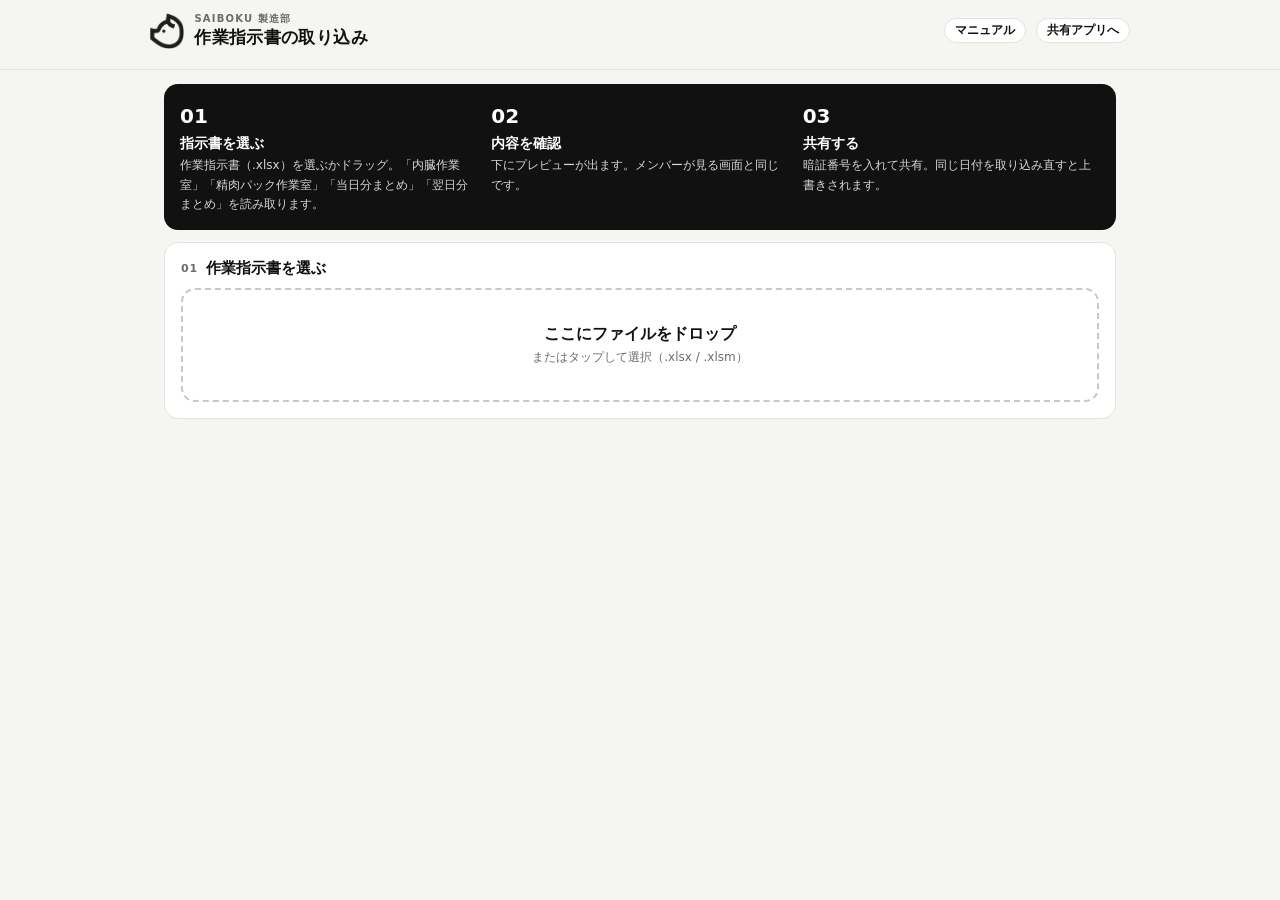
==== extract.html @ 45f8e4dc "ロゴを公式ロゴ（高解像度）に変更、ドロップ欄の表示と受付を修正、マニュアル2種を追加 - assets/logo.png: 公式ロゴを元の解像度のまま背景透過 - extract.html: ドロップ" ====
<!DOCTYPE html>
<html lang="ja">
<head>
<meta charset="utf-8">
<meta name="viewport" content="width=device-width,initial-scale=1,viewport-fit=cover">
<meta name="theme-color" content="#f5f5f2">
<title>作業指示書の取り込み｜ミートチーム</title>
<link rel="icon" type="image/png" href="assets/logo.png">
<link rel="apple-touch-icon" href="assets/logo-original.png">
<link rel="stylesheet" href="assets/style.css">
</head>
<body>
<header class="app-head">
  <div class="brand">
    <img class="logo" src="assets/logo.png" width="584" height="610" alt="SAIBOKU" decoding="async">
    <div><small>SAIBOKU 製造部</small><b>作業指示書の取り込み</b></div>
    <span class="spacer"></span>
    <a class="pill line" href="manual-admin.html" style="text-decoration:none">マニュアル</a>
    <a class="pill line" href="index.html#plan" style="text-decoration:none">共有アプリへ</a>
  </div>
</header>

<div class="wrap">
  <div class="rules">
    <div><i>01</i><b>指示書を選ぶ</b>作業指示書（.xlsx）を選ぶかドラッグ。「内臓作業室」「精肉パック作業室」「当日分まとめ」「翌日分まとめ」を読み取ります。</div>
    <div><i>02</i><b>内容を確認</b>下にプレビューが出ます。メンバーが見る画面と同じです。</div>
    <div><i>03</i><b>共有する</b>暗証番号を入れて共有。同じ日付を取り込み直すと上書きされます。</div>
  </div>

  <div class="card">
    <h2><span class="num">01</span>作業指示書を選ぶ</h2>
    <label class="drop" id="drop">
      <b>ここにファイルをドロップ</b>
      <span class="muted">またはタップして選択（.xlsx / .xlsm）</span>
      <input type="file" id="file" accept=".xlsx,.xlsm,application/vnd.openxmlformats-officedocument.spreadsheetml.sheet" hidden>
    </label>
    <div id="parseMsg"></div>
  </div>

  <div class="card" id="shareCard" hidden>
    <h2><span class="num">02</span>共有する</h2>
    <div id="summary" class="muted"></div>
    <div class="field" id="pinRow">
      <input type="password" id="pin" inputmode="numeric" autocomplete="off" placeholder="暗証番号">
    </div>
    <button class="btn block" id="share">この内容で共有する</button>
    <div style="display:flex;gap:8px;margin-top:8px">
      <button class="btn sub" id="dl" style="flex:1">JSONを保存</button>
    </div>
    <div id="shareMsg"></div>
  </div>

  <div id="preview"></div>
</div>

<!-- GAS への送信（hidden form + iframe：CORS 回避） -->
<iframe name="gasFrame" id="gasFrame" hidden></iframe>
<form id="gasForm" method="post" target="gasFrame" hidden>
  <input type="hidden" name="pin">
  <input type="hidden" name="payload">
</form>

<script src="https://cdn.sheetjs.com/xlsx-0.20.3/package/dist/xlsx.full.min.js"></script>
<script src="assets/config.js"></script>
<script src="assets/parser.js"></script>
<script src="assets/render.js"></script>
<script>
(function () {
  'use strict';
  var CFG = window.PORTAL_CONFIG || {};
  var plan = null;
  var $ = function (id) { return document.getElementById(id); };
  var esc = PlanView.esc;
  function msg(el, cls, html) { $(el).innerHTML = html ? '<div class="msg ' + cls + '">' + html + '</div>' : ''; }
  var store = {
    get: function (k) { try { return localStorage.getItem('meatPortal.' + k) || ''; } catch (e) { return ''; } },
    set: function (k, v) { try { localStorage.setItem('meatPortal.' + k, v); } catch (e) {} }
  };
  $('pin').value = store.get('pin');

  if (!CFG.GAS_URL) {
    $('pinRow').hidden = true;
    $('share').disabled = true;
    $('share').textContent = 'GAS未設定のため共有できません（JSON保存のみ）';
  }

  // ---------- ファイル読み込み ----------
  // ページのどこに落としても受け付ける（ブラウザがファイルを開いてしまうのも防ぐ）
  var drop = $('drop'), dragDepth = 0;
  function hasFiles(e) {
    var t = e.dataTransfer && e.dataTransfer.types;
    return t && Array.prototype.indexOf.call(t, 'Files') >= 0;
  }
  window.addEventListener('dragenter', function (e) {
    if (!hasFiles(e)) return;
    e.preventDefault(); dragDepth++; document.body.classList.add('dragging');
  });
  window.addEventListener('dragover', function (e) {
    if (!hasFiles(e)) return;
    e.preventDefault(); e.dataTransfer.dropEffect = 'copy';
  });
  window.addEventListener('dragleave', function (e) {
    if (!hasFiles(e)) return;
    dragDepth = Math.max(0, dragDepth - 1);
    if (!dragDepth) document.body.classList.remove('dragging');
  });
  window.addEventListener('drop', function (e) {
    if (!hasFiles(e)) return;
    e.preventDefault(); dragDepth = 0; document.body.classList.remove('dragging');
    var f = e.dataTransfer.files && e.dataTransfer.files[0];
    if (f) handle(f);
  });
  $('file').addEventListener('change', function (e) { if (e.target.files[0]) handle(e.target.files[0]); e.target.value = ''; });

  function handle(file) {
    msg('parseMsg', '', '');
    if (!/\.(xlsx|xlsm)$/i.test(file.name)) { msg('parseMsg', 'err', 'Excelファイル（.xlsx / .xlsm）を選んでください：' + esc(file.name)); return; }
    msg('shareMsg', '', '');
    if (typeof XLSX === 'undefined') { msg('parseMsg', 'err', '読み取りライブラリを読み込めませんでした。ネット接続を確認してください。'); return; }
    var reader = new FileReader();
    reader.onload = function () {
      try {
        plan = PlanParser.parseWorkbook(XLSX, new Uint8Array(reader.result), file.name);
        showPreview(file.name);
      } catch (err) {
        plan = null;
        $('shareCard').hidden = true;
        $('preview').innerHTML = '';
        msg('parseMsg', 'err', '読み取れませんでした：' + esc(err.message));
      }
    };
    reader.readAsArrayBuffer(file);
  }

  function showPreview(name) {
    var n = plan.naizo, p = plan.pack;
    msg('parseMsg', 'ok', '<b>' + esc(name) + '</b> を読み取りました');
    $('summary').innerHTML = '作業日 <b style="color:var(--ink);font-size:16px">' + PlanView.jpDate(plan.date) + '</b>' +
      '　内臓 ' + n.staff.length + '名・商品 ' + n.products.length + '件　精肉パック ' + p.staff.length + '名' +
      '　当日分 ' + plan.today.total + '　翌日分 ' + plan.next.total;
    $('shareCard').hidden = false;
    PlanView.render($('preview'), plan, {});
  }

  // ---------- 共有 ----------
  var waiting = null;
  window.addEventListener('message', function (e) {
    var d = e.data && e.data.meatPortal;
    if (!d || !waiting) return;
    finish(d);
  });

  function finish(d) {
    if (!waiting) return;
    clearTimeout(waiting.timer);
    waiting = null;
    $('share').disabled = false;
    $('share').textContent = 'この内容で共有する';
    if (d.ok) {
      store.set('pin', $('pin').value);
      msg('shareMsg', 'ok', PlanView.jpDate(d.date) + ' の作業予定を共有しました。<a href="index.html#plan">共有アプリで見る</a>');
    } else {
      msg('shareMsg', 'err', '共有できませんでした：' + esc(d.error || ''));
    }
  }

  // postMessage が届かない環境向け：一覧に日付が入ったかで確認
  function verifyByList(date, startedAt) {
    var cb = 'mp_v_' + Date.now();
    var s = document.createElement('script');
    window[cb] = function (res) {
      delete window[cb]; s.remove();
      var hit = (res.dates || []).filter(function (x) { return x.date === date && new Date(x.updatedAt).getTime() >= startedAt - 60000; })[0];
      finish(hit ? { ok: true, date: date } : { ok: false, error: '保存を確認できませんでした。暗証番号を確認してもう一度お試しください。' });
    };
    s.onerror = function () { finish({ ok: false, error: '通信エラー' }); };
    s.src = CFG.GAS_URL + '?action=list&callback=' + cb + '&_=' + Date.now();
    document.body.appendChild(s);
  }

  $('share').onclick = function () {
    if (!plan || !CFG.GAS_URL) return;
    var pin = $('pin').value.trim();
    if (!pin) { msg('shareMsg', 'err', '暗証番号を入れてください'); return; }
    var f = $('gasForm');
    f.action = CFG.GAS_URL;
    f.pin.value = pin;
    f.payload.value = JSON.stringify(plan);
    var startedAt = Date.now();
    $('share').disabled = true;
    $('share').textContent = '送信中…';
    msg('shareMsg', '', '');
    waiting = { timer: setTimeout(function () { verifyByList(plan.date, startedAt); }, 8000) };
    f.submit();
  };

  $('dl').onclick = function () {
    if (!plan) return;
    var blob = new Blob([JSON.stringify(plan, null, 1)], { type: 'application/json' });
    var a = document.createElement('a');
    a.href = URL.createObjectURL(blob);
    a.download = 'plan-' + plan.date + '.json';
    a.click();
    setTimeout(function () { URL.revokeObjectURL(a.href); }, 1000);
  };
})();
</script>
</body>
</html>
---- assets/style.css ----
:root{
  --bg:#f5f5f2; --card:#fff; --ink:#111; --sub:#6b6b6b; --line:#e4e3de; --soft:#ecebe6;
  --accent:#111; --warn:#b42318; --warn-bg:#fdecea; --note-bg:#fff8e1; --note-line:#f1d48a;
  --ok:#1f7a4d; --radius:14px;
  --font:"Hiragino Sans","Hiragino Kaku Gothic ProN","Yu Gothic","YuGothic",Meiryo,system-ui,sans-serif;
}
*{box-sizing:border-box}
html,body{margin:0;background:var(--bg);color:var(--ink);font-family:var(--font);-webkit-text-size-adjust:100%}
body{min-height:100vh;min-height:100dvh}
button,select,input{font:inherit;color:inherit}
a{color:inherit}

/* ---------- header ---------- */
.app-head{position:sticky;top:0;z-index:20;background:var(--bg);padding:calc(env(safe-area-inset-top) + 12px) 16px 10px;border-bottom:1px solid var(--line)}
.brand{display:flex;align-items:center;gap:10px;max-width:980px;margin:0 auto 10px}
.brand .logo{height:36px;width:auto;flex:none;display:block}
.brand small{display:block;font-size:10px;letter-spacing:.12em;color:var(--sub);font-weight:600}
.brand b{display:block;font-size:17px;letter-spacing:.02em}
.brand .spacer{flex:1}
.seg{display:flex;gap:4px;background:var(--soft);padding:4px;border-radius:12px;max-width:980px;margin:0 auto}
.seg button{flex:1;min-width:0;border:0;background:transparent;padding:9px 4px;border-radius:9px;font-size:13px;font-weight:600;color:var(--sub);cursor:pointer;white-space:nowrap;overflow:hidden;text-overflow:ellipsis}
.seg button[aria-selected="true"]{background:#fff;color:var(--ink);box-shadow:0 1px 2px rgba(0,0,0,.08)}
.seg.small button{padding:7px 4px;font-size:12px}

/* ---------- layout ---------- */
.view{display:none}
.view.active{display:block}
.wrap{max-width:980px;margin:0 auto;padding:14px 14px calc(env(safe-area-inset-bottom) + 40px)}
.card{background:var(--card);border-radius:var(--radius);padding:16px;margin-bottom:12px;border:1px solid var(--line)}
.card h2{font-size:15px;margin:0 0 10px;display:flex;align-items:center;gap:8px}
.card h2 .num{font-size:11px;color:var(--sub);font-weight:600;letter-spacing:.08em}
.muted{color:var(--sub);font-size:12px}

/* ---------- embedded apps ---------- */
.frame-view{position:fixed;left:0;right:0;bottom:0;top:var(--head-h,110px);display:none;flex-direction:column}
.frame-view.active{display:flex}
.frame-bar{display:flex;justify-content:flex-end;align-items:center;gap:8px;padding:6px 12px;font-size:12px;color:var(--sub);background:var(--bg)}
.frame-bar a{font-weight:600;color:var(--ink);text-decoration:none;border:1px solid var(--line);background:#fff;padding:4px 10px;border-radius:999px}
.frame-view iframe{flex:1;width:100%;border:0;background:#fff}
.frame-loading{position:absolute;inset:40px 0 0;display:flex;align-items:center;justify-content:center;color:var(--sub);font-size:13px;pointer-events:none}

/* ---------- date bar ---------- */
.datebar{display:flex;align-items:center;gap:8px;margin-bottom:12px}
.datebar .d{flex:1;text-align:center}
.datebar .d b{font-size:20px;letter-spacing:.02em}
.datebar .d .rel{display:inline-block;margin-left:6px;font-size:11px;padding:2px 8px;border-radius:999px;background:var(--ink);color:#fff;vertical-align:3px}
.datebar .d .rel.past{background:#9a9a96}
.datebar .d .muted{display:block;margin-top:2px}
.icon-btn{width:40px;height:40px;border-radius:12px;border:1px solid var(--line);background:#fff;font-size:18px;cursor:pointer}
.icon-btn:disabled{opacity:.3;cursor:default}

/* ---------- hero (black) ---------- */
.hero{background:#111;color:#fff;border-radius:var(--radius);padding:16px;margin-bottom:12px;display:grid;grid-template-columns:1fr 1fr;gap:14px}
.hero .room{min-width:0}
.hero .room+.room{border-left:1px solid #333;padding-left:14px}
.hero .lbl{font-size:11px;color:#bdbdb8;letter-spacing:.08em;margin-bottom:6px;font-weight:600}
.hero .big{font-size:26px;font-weight:700;line-height:1.1}
.hero .big small{font-size:12px;font-weight:600;margin-left:2px;color:#d6d6d2}
.hero .kv{font-size:12px;color:#d6d6d2;margin-top:6px;line-height:1.7}
.hero .kv b{color:#fff}
.hero .flag{grid-column:1/-1;border-top:1px solid #333;padding-top:10px;font-size:13px;display:flex;gap:8px;flex-wrap:wrap;align-items:center}
.pill{display:inline-flex;align-items:center;gap:4px;padding:3px 10px;border-radius:999px;font-size:12px;font-weight:700}
.pill.red{background:#e5484d;color:#fff}
.pill.gray{background:#333;color:#ddd}
.pill.line{border:1px solid var(--line);background:#fff;color:var(--ink);font-weight:600}

/* ---------- KPI ---------- */
.kpis{display:grid;grid-template-columns:repeat(4,1fr);gap:8px;margin-bottom:12px}
.kpi{background:var(--soft);border-radius:10px;padding:10px}
.kpi .k{font-size:11px;color:var(--sub);font-weight:600}
.kpi .v{font-size:18px;font-weight:700;margin-top:2px;word-break:break-all}
.kpi .s{font-size:11px;color:var(--sub);margin-top:2px}
.note{background:var(--note-bg);border:1px solid var(--note-line);border-radius:10px;padding:10px 12px;font-size:14px;line-height:1.7;white-space:pre-wrap;margin-bottom:12px}
.note .t{display:block;font-size:11px;font-weight:700;color:#8a6d1d;margin-bottom:2px}

/* ---------- my schedule ---------- */
.me-row{display:flex;gap:8px;align-items:center;margin-bottom:10px}
.me-row select{flex:1;padding:10px;border-radius:10px;border:1px solid var(--line);background:#fff;font-size:15px}
.me-block{margin-top:10px}
.me-block .room-name{font-size:12px;font-weight:700;color:var(--sub);margin-bottom:6px}
.me-list{display:flex;flex-direction:column;gap:4px}
.me-item{display:flex;align-items:center;gap:10px;font-size:14px}
.me-item .tm{width:84px;flex:none;color:var(--sub);font-variant-numeric:tabular-nums;font-size:13px}
.me-off{font-size:14px;font-weight:700}

/* ---------- timetable ---------- */
.tt-scroll{overflow-x:auto;-webkit-overflow-scrolling:touch;margin:0 -16px;padding:0 16px}
table.tt{border-collapse:separate;border-spacing:0;width:100%;min-width:680px;font-size:12px;table-layout:fixed}
.tt col.nmcol{width:104px}
.tt th,.tt td{padding:0;height:34px;border-bottom:1px solid var(--line)}
.tt thead th{font-weight:600;color:var(--sub);font-size:11px;text-align:left;padding-left:4px;height:26px;border-bottom:1px solid var(--line)}
.tt .nm{position:sticky;left:0;background:#fff;z-index:1;min-width:92px;max-width:110px;padding:0 8px 0 0;text-align:left}
.tt .nm b{display:block;font-size:13px}
.tt .nm span{display:block;font-size:10px;color:var(--sub);white-space:nowrap}
.tt td.slot{padding:3px 2px}
.tt tr.me .nm b::after{content:"自分";margin-left:4px;font-size:9px;background:var(--ink);color:#fff;padding:1px 5px;border-radius:999px;vertical-align:2px}
.tt tr.me td{background:#fafaf6}
.chip{display:flex;align-items:center;justify-content:center;height:26px;border-radius:7px;font-size:11px;font-weight:700;padding:0 6px;white-space:nowrap;overflow:hidden;text-overflow:ellipsis}
.chip.inline{display:inline-flex;height:24px;padding:0 10px}
.off-line{font-size:13px;margin-top:10px;line-height:1.8}
.off-line b{font-size:12px;color:var(--sub);margin-right:6px}
.off-line .n{display:inline-block;background:var(--soft);border-radius:999px;padding:1px 9px;margin:2px 3px 2px 0;font-size:12px}

/* ---------- products / summary ---------- */
.toolbar{display:flex;justify-content:space-between;align-items:center;gap:8px;margin-bottom:8px;flex-wrap:wrap}
.switch{display:inline-flex;align-items:center;gap:6px;font-size:12px;color:var(--sub);cursor:pointer;user-select:none}
.switch input{width:16px;height:16px;accent-color:#111}
table.list{width:100%;border-collapse:collapse;font-size:14px}
.list th{font-size:11px;color:var(--sub);font-weight:600;text-align:left;padding:6px 4px;border-bottom:1px solid var(--line)}
.list td{padding:9px 4px;border-bottom:1px solid var(--line);vertical-align:top}
.list td.q,.list th.q{text-align:right;font-variant-numeric:tabular-nums;white-space:nowrap}
.list td.q b{font-size:16px}
.list tr.zero td{color:#b3b3ae}
.list tr.zero td.q b{font-weight:400}
.list .w{font-size:11px;color:var(--sub);margin-left:4px}
.list .nt{display:block;font-size:12px;color:#8a6d1d;margin-top:2px}
.list tfoot td{font-weight:700;border-bottom:0}
.groups{display:grid;align-items:start;grid-template-columns:repeat(auto-fill,minmax(280px,1fr));gap:12px}
.groups .card{margin:0}
.g-head{display:flex;justify-content:space-between;align-items:baseline;margin-bottom:6px}
.g-head h3{margin:0;font-size:15px}
.g-head .sum{font-size:13px;color:var(--sub)}
.g-head .sum b{color:var(--ink);font-size:17px}
.urg{display:inline-block;margin-left:6px;font-size:10px;font-weight:700;background:var(--warn);color:#fff;padding:1px 6px;border-radius:999px;vertical-align:2px}
.empty{text-align:center;color:var(--sub);font-size:13px;padding:14px 0}
.exp{display:flex;gap:6px;flex-wrap:wrap;margin-bottom:12px}

/* ---------- state ---------- */
.state{text-align:center;padding:60px 20px;color:var(--sub)}
.state b{display:block;color:var(--ink);font-size:16px;margin-bottom:6px}
.spinner{width:28px;height:28px;border:3px solid var(--line);border-top-color:var(--ink);border-radius:50%;animation:spin 1s linear infinite;margin:0 auto 12px}
@keyframes spin{to{transform:rotate(360deg)}}

/* ---------- extractor ---------- */
.drop{display:block;width:100%;border:2px dashed #c9c8c2;border-radius:var(--radius);background:#fff;padding:34px 16px;text-align:center;cursor:pointer;transition:.15s}
.drop.over{border-color:var(--ink);background:#fafaf6}
.drop b{display:block;font-size:16px;margin-bottom:4px}
.btn{display:inline-flex;align-items:center;justify-content:center;gap:6px;border:0;border-radius:12px;padding:13px 18px;font-weight:700;font-size:15px;cursor:pointer;background:var(--ink);color:#fff}
.btn.sub{background:#fff;color:var(--ink);border:1px solid var(--line)}
.btn:disabled{opacity:.4;cursor:default}
.btn.block{width:100%}
.field{display:flex;gap:8px;align-items:center;margin:10px 0}
.field input{flex:1;padding:12px;border:1px solid var(--line);border-radius:10px;font-size:16px;background:#fff}
.msg{padding:10px 12px;border-radius:10px;font-size:14px;margin-top:10px;line-height:1.6}
.msg.ok{background:#e7f5ee;color:var(--ok)}
.msg.err{background:var(--warn-bg);color:var(--warn)}
.rules{background:#111;color:#fff;border-radius:var(--radius);padding:16px;margin-bottom:12px;display:grid;grid-template-columns:repeat(3,1fr);gap:14px;font-size:12px;line-height:1.6;color:#d6d6d2}
.rules b{display:block;color:#fff;font-size:14px;margin-bottom:2px}
.rules i{font-style:normal;font-size:20px;font-weight:800;color:#fff;margin-right:6px}

@media (max-width:640px){
  .kpis{grid-template-columns:repeat(2,1fr)}
  .hero{grid-template-columns:1fr}
  .hero .room+.room{border-left:0;padding-left:0;border-top:1px solid #333;padding-top:12px}
  .rules{grid-template-columns:1fr}
  .seg button{font-size:12px}
  .seg .long{display:none}
}

.seg .short{display:none}
@media (max-width:640px){.seg .short{display:inline}}
.drop *{pointer-events:none}
.drop .muted{display:block}
body.dragging .drop{border-color:var(--ink);background:#fafaf6}
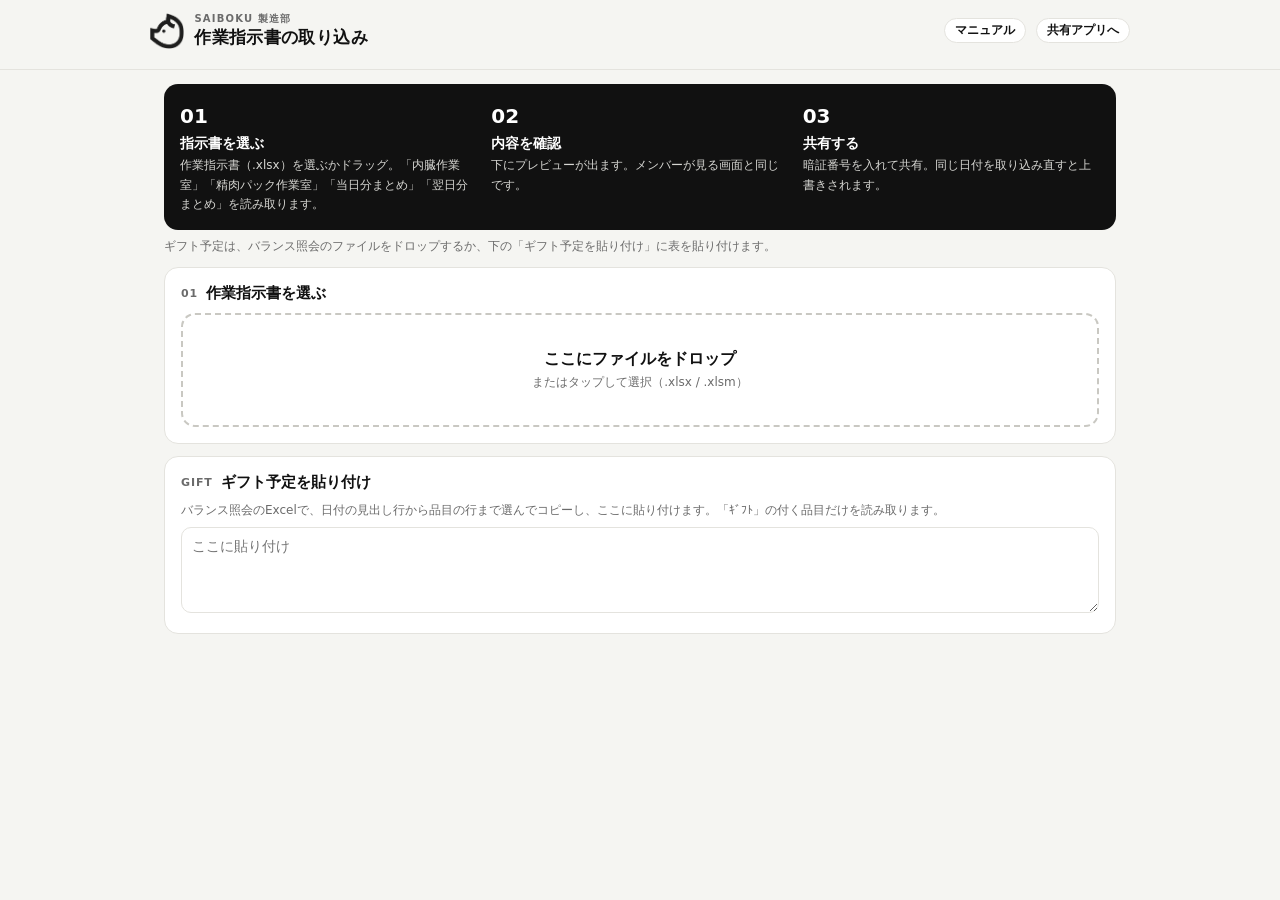
==== commit 0283c256: "ギフト予定を追加：バランス照会のファイルまたは貼り付けで取り込み、明日の予定に「ギフト」タブで明日から7日分を表示 Co-Authored-By: Claude Opus 5.5 <noreply@a" ====
--- a/extract.html
+++ b/extract.html
@@ -3,10 +3,11 @@
 <head>
 <meta charset="utf-8">
 <meta name="viewport" content="width=device-width,initial-scale=1,viewport-fit=cover">
+<script src="assets/fit.js"></script>
 <meta name="theme-color" content="#f5f5f2">
-<title>作業指示書の取り込み｜ミートチーム</title>
+<title>作業指示書の取り込み｜MEAT LINK</title>
 <link rel="icon" type="image/png" href="assets/logo.png">
-<link rel="apple-touch-icon" href="assets/logo-original.png">
+<link rel="apple-touch-icon" href="assets/icon.png">
 <link rel="stylesheet" href="assets/style.css">
 </head>
 <body>
@@ -26,6 +27,7 @@
     <div><i>02</i><b>内容を確認</b>下にプレビューが出ます。メンバーが見る画面と同じです。</div>
     <div><i>03</i><b>共有する</b>暗証番号を入れて共有。同じ日付を取り込み直すと上書きされます。</div>
   </div>
+  <p class="muted" style="margin:-4px 0 12px">ギフト予定は、バランス照会のファイルをドロップするか、下の「ギフト予定を貼り付け」に表を貼り付けます。</p>
 
   <div class="card">
     <h2><span class="num">01</span>作業指示書を選ぶ</h2>
@@ -35,6 +37,12 @@
       <input type="file" id="file" accept=".xlsx,.xlsm,application/vnd.openxmlformats-officedocument.spreadsheetml.sheet" hidden>
     </label>
     <div id="parseMsg"></div>
+  </div>
+
+  <div class="card">
+    <h2><span class="num">GIFT</span>ギフト予定を貼り付け</h2>
+    <p class="muted" style="margin:0 0 8px">バランス照会のExcelで、日付の見出し行から品目の行まで選んでコピーし、ここに貼り付けます。「ｷﾞﾌﾄ」の付く品目だけを読み取ります。</p>
+    <textarea id="giftText" rows="4" placeholder="ここに貼り付け" style="width:100%;box-sizing:border-box;font-size:14px;padding:10px;border:1px solid var(--line);border-radius:10px"></textarea>
   </div>
 
   <div class="card" id="shareCard" hidden>
@@ -58,17 +66,19 @@
 <form id="gasForm" method="post" target="gasFrame" hidden>
   <input type="hidden" name="pin">
   <input type="hidden" name="payload">
+  <input type="hidden" name="kind">
 </form>
 
 <script src="https://cdn.sheetjs.com/xlsx-0.20.3/package/dist/xlsx.full.min.js"></script>
 <script src="assets/config.js"></script>
 <script src="assets/parser.js"></script>
 <script src="assets/render.js"></script>
+<script src="assets/gift.js"></script>
 <script>
 (function () {
   'use strict';
   var CFG = window.PORTAL_CONFIG || {};
-  var plan = null;
+  var plan = null, gift = null;
   var $ = function (id) { return document.getElementById(id); };
   var esc = PlanView.esc;
   function msg(el, cls, html) { $(el).innerHTML = html ? '<div class="msg ' + cls + '">' + html + '</div>' : ''; }
@@ -120,10 +130,17 @@
     var reader = new FileReader();
     reader.onload = function () {
       try {
-        plan = PlanParser.parseWorkbook(XLSX, new Uint8Array(reader.result), file.name);
+        var data = new Uint8Array(reader.result);
+        var wb = XLSX.read(data, { type: 'array' });
+        if (GiftParser.isGiftWorkbook(wb)) {
+          showGift(GiftParser.fromWorkbook(XLSX, wb, { fileName: file.name }), file.name);
+          return;
+        }
+        gift = null;
+        plan = PlanParser.parseWorkbook(XLSX, data, file.name);
         showPreview(file.name);
       } catch (err) {
-        plan = null;
+        plan = null; gift = null;
         $('shareCard').hidden = true;
         $('preview').innerHTML = '';
         msg('parseMsg', 'err', '読み取れませんでした：' + esc(err.message));
@@ -142,6 +159,31 @@
     PlanView.render($('preview'), plan, {});
   }
 
+  // ---------- ギフト予定 ----------
+  function showGift(g, name) {
+    plan = null; gift = g;
+    msg('parseMsg', 'ok', '<b>' + esc(name) + '</b> からギフト予定を読み取りました');
+    $('summary').innerHTML = 'ギフト予定 <b style="color:var(--ink);font-size:16px">' + g.items.length + '品目</b>（' + esc(g.dates[0].label) + '〜' + esc(g.dates[g.dates.length - 1].label) + '）' +
+      '<br>下と同じ内容が「明日の予定」→「ギフト」に表示されます（明日から7日分。日がたつと自動で先へ進みます）。前回のギフト予定は置き換わります。';
+    $('shareCard').hidden = false;
+    $('preview').innerHTML = PlanView.giftHTML(g, 'done');
+  }
+  var giftTimer = null;
+  $('giftText').addEventListener('input', function () {
+    clearTimeout(giftTimer);
+    giftTimer = setTimeout(function () {
+      var t = $('giftText').value;
+      if (!t.trim()) return;
+      msg('shareMsg', '', '');
+      try {
+        showGift(GiftParser.fromText(t, { fileName: '貼り付け' }), '貼り付けた表');
+      } catch (err) {
+        gift = null; $('shareCard').hidden = true; $('preview').innerHTML = '';
+        msg('parseMsg', 'err', 'ギフト予定を読み取れませんでした：' + esc(err.message) + '<br>日付の見出し行（例：11／22日）も含めてコピーしてください。');
+      }
+    }, 300);
+  });
+
   // ---------- 共有 ----------
   var waiting = null;
   window.addEventListener('message', function (e) {
@@ -158,7 +200,8 @@
     $('share').textContent = 'この内容で共有する';
     if (d.ok) {
       store.set('pin', $('pin').value);
-      msg('shareMsg', 'ok', PlanView.jpDate(d.date) + ' の作業予定を共有しました。<a href="index.html#plan">共有アプリで見る</a>');
+      if (d.kind === 'gift') msg('shareMsg', 'ok', 'ギフト予定を共有しました。<a href="index.html#plan">共有アプリで見る</a>（明日の予定 →「ギフト」）');
+      else msg('shareMsg', 'ok', PlanView.jpDate(d.date) + ' の作業予定を共有しました。<a href="index.html#plan">共有アプリで見る</a>');
     } else {
       msg('shareMsg', 'err', '共有できませんでした：' + esc(d.error || ''));
     }
@@ -174,32 +217,47 @@
       finish(hit ? { ok: true, date: date } : { ok: false, error: '保存を確認できませんでした。暗証番号を確認してもう一度お試しください。' });
     };
     s.onerror = function () { finish({ ok: false, error: '通信エラー' }); };
-    s.src = CFG.GAS_URL + '?action=list&callback=' + cb + '&_=' + Date.now();
+    s.src = CFG.GAS_URL + '?action=list&key=' + encodeURIComponent($('pin').value.trim()) + '&callback=' + cb + '&_=' + Date.now();
     document.body.appendChild(s);
   }
+  function verifyGift(startedAt) {
+    var cb = 'mp_g_' + Date.now();
+    var s = document.createElement('script');
+    window[cb] = function (res) {
+      delete window[cb]; s.remove();
+      var g = res && res.gift;
+      var ok = g && new Date(g.updatedAt).getTime() >= startedAt - 60000;
+      finish(ok ? { ok: true, kind: 'gift' } : { ok: false, error: '保存を確認できませんでした。暗証番号を確認してもう一度お試しください。' });
+    };
+    s.onerror = function () { finish({ ok: false, error: '通信エラー' }); };
+    s.src = CFG.GAS_URL + '?action=gift&key=' + encodeURIComponent($('pin').value.trim()) + '&callback=' + cb + '&_=' + Date.now();
+    document.body.appendChild(s);
+  }
 
   $('share').onclick = function () {
-    if (!plan || !CFG.GAS_URL) return;
+    if ((!plan && !gift) || !CFG.GAS_URL) return;
     var pin = $('pin').value.trim();
     if (!pin) { msg('shareMsg', 'err', '暗証番号を入れてください'); return; }
     var f = $('gasForm');
     f.action = CFG.GAS_URL;
     f.pin.value = pin;
-    f.payload.value = JSON.stringify(plan);
+    f.payload.value = JSON.stringify(gift || plan);
+    f.kind.value = gift ? 'gift' : '';
     var startedAt = Date.now();
     $('share').disabled = true;
     $('share').textContent = '送信中…';
     msg('shareMsg', '', '');
-    waiting = { timer: setTimeout(function () { verifyByList(plan.date, startedAt); }, 8000) };
+    var isGift = !!gift, d0 = plan && plan.date;
+    waiting = { timer: setTimeout(function () { if (isGift) verifyGift(startedAt); else verifyByList(d0, startedAt); }, 8000) };
     f.submit();
   };
 
   $('dl').onclick = function () {
-    if (!plan) return;
-    var blob = new Blob([JSON.stringify(plan, null, 1)], { type: 'application/json' });
+    if (!plan && !gift) return;
+    var blob = new Blob([JSON.stringify(gift || plan, null, 1)], { type: 'application/json' });
     var a = document.createElement('a');
     a.href = URL.createObjectURL(blob);
-    a.download = 'plan-' + plan.date + '.json';
+    a.download = gift ? 'gift-' + gift.dates[0].date + '.json' : 'plan-' + plan.date + '.json';
     a.click();
     setTimeout(function () { URL.revokeObjectURL(a.href); }, 1000);
   };
--- a/assets/style.css
+++ b/assets/style.css
@@ -162,3 +162,77 @@
 .drop *{pointer-events:none}
 .drop .muted{display:block}
 body.dragging .drop{border-color:var(--ink);background:#fafaf6}
+
+/* ---------- 本日の共有 ---------- */
+.share-intro{font-size:12px;color:var(--sub);margin:0 2px 10px}
+.share-group .g-head{border-bottom:1px solid var(--ink);padding-bottom:6px;margin-bottom:4px}
+.sh-post{padding:10px 0}
+.sh-post.sep{border-top:1px solid var(--line)}
+.sh-meta{display:flex;align-items:center;gap:8px;font-size:12px;color:var(--sub);margin-bottom:6px}
+.sh-link{margin-left:auto;font-size:11px;font-weight:700;color:var(--ink);text-decoration:none;border:1px solid var(--line);border-radius:999px;padding:2px 9px;white-space:nowrap}
+.sh-title{display:inline-block;font-size:12px;font-weight:800;background:var(--ink);color:#fff;border-radius:6px;padding:1px 8px;margin:6px 0 4px}
+.sh-lines{margin:0;padding-left:1.1em;font-size:14px;line-height:1.7}
+.sh-lines li{margin:2px 0;word-break:break-word}
+.sh-body.clamp{max-height:420px;overflow:hidden;-webkit-mask-image:linear-gradient(#000 70%,transparent);mask-image:linear-gradient(#000 70%,transparent)}
+.sh-more{border:0;background:none;color:var(--ink);font-weight:700;font-size:13px;text-decoration:underline;padding:4px 0;cursor:pointer}
+.keycard .field input{font-size:16px}
+.keybtn{white-space:nowrap;flex:none;padding:12px 18px}
+@media (max-width:640px){#tabs button{font-size:11px;padding:9px 2px}}
+
+/* ---------- PDF（終礼ノートなど） ---------- */
+.shurei{border:2px solid var(--ink)}
+.shurei-top{display:flex;align-items:center;gap:12px}
+.shurei-top>div{flex:1;min-width:0}
+.shurei-top .num{font-size:10px;font-weight:800;letter-spacing:.12em;background:var(--ink);color:#fff;border-radius:4px;padding:1px 6px;margin-right:8px;vertical-align:2px}
+.shurei-top b{font-size:17px}
+.shurei-top small{display:block;font-size:12px;color:var(--sub);margin-top:2px}
+.shurei-top .btn{padding:11px 22px}
+.shurei-more{margin-top:10px;font-size:12px;color:var(--sub);display:flex;flex-wrap:wrap;gap:6px;align-items:center}
+.pdf-link{border:1px solid var(--line);background:#fff;border-radius:999px;padding:4px 10px;font-size:12px;font-weight:600;cursor:pointer}
+.pdf-btns{display:flex;flex-wrap:wrap;gap:6px;margin-top:8px}
+.pdf-btn:not(.btn){border:1px solid var(--ink);background:#fff;border-radius:999px;padding:7px 14px;font-size:13px;font-weight:700;cursor:pointer}
+.pdfv{position:fixed;inset:0;z-index:100;background:#2b2b2a;display:flex;flex-direction:column}
+.pdfv-bar{display:flex;align-items:center;gap:8px;padding:calc(env(safe-area-inset-top) + 8px) 10px 8px;background:#111;color:#fff}
+.pdfv-bar b{flex:1;min-width:0;font-size:14px;white-space:nowrap;overflow:hidden;text-overflow:ellipsis}
+.pdfv-bar button{border:0;border-radius:999px;background:#fff;color:#111;font-weight:800;font-size:13px;padding:7px 12px;cursor:pointer}
+.pdfv-bar .z{width:34px;padding:7px 0;background:#333;color:#fff}
+.pdfv-body{flex:1;overflow:auto;-webkit-overflow-scrolling:touch;padding:10px;text-align:center}
+.pdfv-body canvas{display:block;margin:0 auto 10px;background:#fff;box-shadow:0 2px 10px rgba(0,0,0,.4);max-width:none}
+.pdfv-msg{color:#ddd;font-size:14px;padding:40px 16px;line-height:1.7}
+.pdfv-msg .spinner{border-color:#555;border-top-color:#fff}
+
+.pdf-inline{margin-top:10px;border:1px solid var(--line);border-radius:10px;background:#f0efea;padding:8px;min-height:120px}
+.pdf-inline canvas{display:block;width:100%;height:auto;background:#fff;margin:0 0 8px;border-radius:4px;box-shadow:0 1px 4px rgba(0,0,0,.12);cursor:zoom-in}
+.pdf-inline canvas:last-child{margin-bottom:0}
+.pdf-ph{color:var(--sub);font-size:13px;text-align:center;padding:40px 10px}
+.pdf-ph.err{color:var(--warn)}
+.pdf-note{font-size:12px;color:var(--sub);margin-top:6px}
+.shurei .pdf-inline{border:0;background:#f0efea}
+
+/* PC版サイト表示のスマホ（assets/fit.js が html に .force-mobile を付ける）でもスマホ用の並びに */
+.force-mobile .kpis{grid-template-columns:repeat(2,1fr)}
+.force-mobile .hero{grid-template-columns:1fr}
+.force-mobile .hero .room+.room{border-left:0;padding-left:0;border-top:1px solid #333;padding-top:12px}
+.force-mobile .rules{grid-template-columns:1fr}
+.force-mobile .seg button{font-size:12px}
+.force-mobile .seg .long{display:none}
+.force-mobile .seg .short{display:inline}
+.force-mobile #tabs button{font-size:11px;padding:9px 2px}
+.force-mobile .groups{grid-template-columns:1fr}
+
+/* ---------- ギフト予定 ---------- */
+.seg.small button{padding:7px 2px}
+.gift-scroll{overflow-x:auto;-webkit-overflow-scrolling:touch;margin:0 -16px;padding:0 16px}
+table.gift{border-collapse:separate;border-spacing:0;width:100%;font-size:14px;table-layout:fixed}
+.gift th,.gift td{border-bottom:1px solid var(--line);padding:7px 1px}
+.gift th{font-size:11px;color:var(--sub);font-weight:600;white-space:nowrap;letter-spacing:-.02em}
+.gift th small{display:block;font-size:10px}
+.gift th.sat{color:#1d4ed8}.gift th.sun{color:#b42318}
+.gift .gn{position:sticky;left:0;background:#fff;text-align:left;width:31%;padding-right:4px;z-index:1;line-height:1.25}
+.gift td.gn b{font-size:13px}
+.gift td.gn span{display:block;font-size:10px;color:var(--sub)}
+.gift .q{text-align:center;font-variant-numeric:tabular-nums}
+.gift td.q b{font-size:14px;letter-spacing:-.03em}
+@media(min-width:600px){.gift td.q b{font-size:17px}.gift th{font-size:13px}.gift .gn{width:24%}}
+.gift .z{color:#c4c4bf}
+.gift tbody tr:nth-child(even) td{background:#fafaf8}
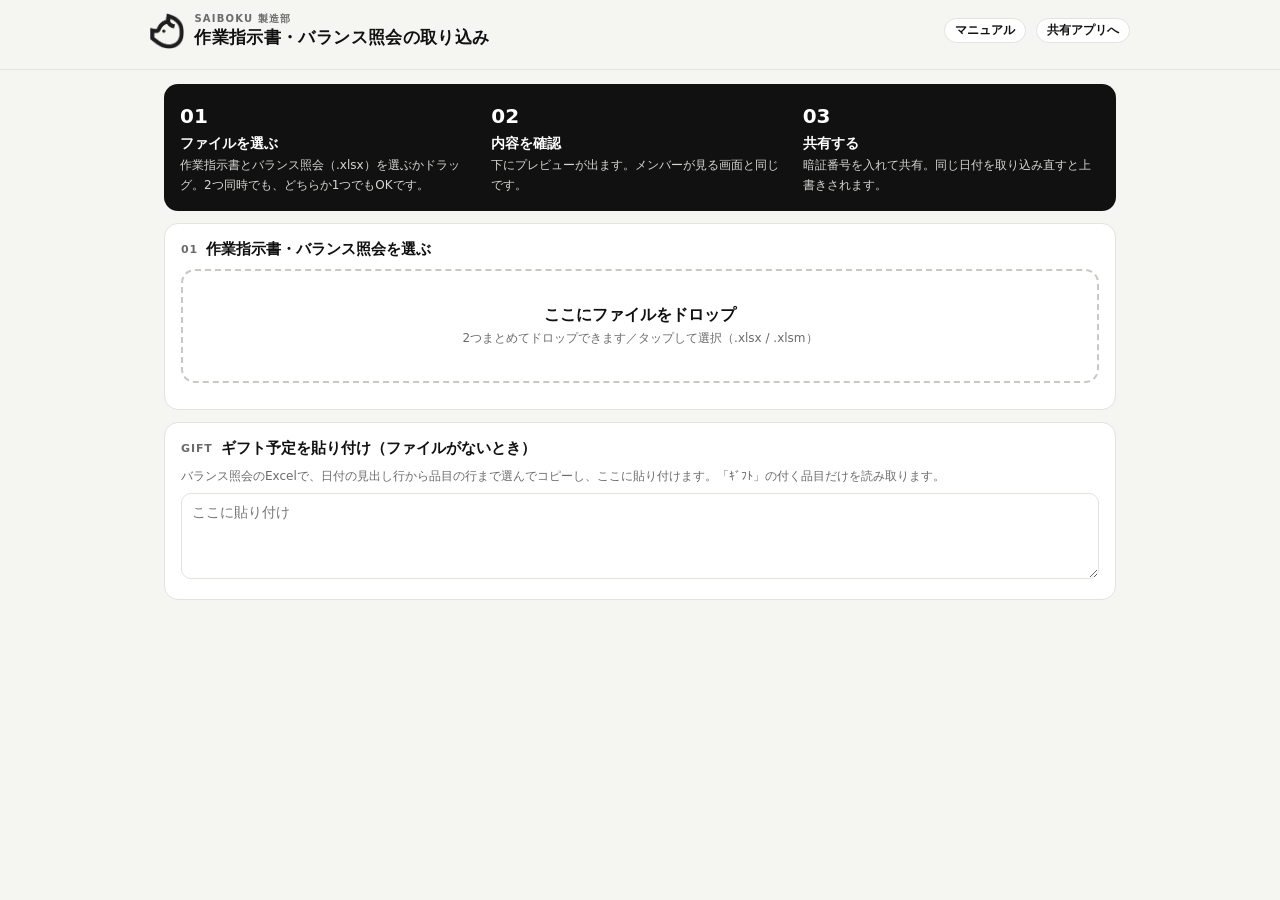
==== commit bba056ca: "作業指示書とバランス照会を同時に読み込み・まとめて共有できるように Co-Authored-By: Claude Opus 5.5 <noreply@anthropic.com> Claude-Ses" ====
--- a/extract.html
+++ b/extract.html
@@ -5,7 +5,7 @@
 <meta name="viewport" content="width=device-width,initial-scale=1,viewport-fit=cover">
 <script src="assets/fit.js"></script>
 <meta name="theme-color" content="#f5f5f2">
-<title>作業指示書の取り込み｜MEAT LINK</title>
+<title>作業指示書・バランス照会の取り込み｜MEAT LINK</title>
 <link rel="icon" type="image/png" href="assets/logo.png">
 <link rel="apple-touch-icon" href="assets/icon.png">
 <link rel="stylesheet" href="assets/style.css">
@@ -14,7 +14,7 @@
 <header class="app-head">
   <div class="brand">
     <img class="logo" src="assets/logo.png" width="584" height="610" alt="SAIBOKU" decoding="async">
-    <div><small>SAIBOKU 製造部</small><b>作業指示書の取り込み</b></div>
+    <div><small>SAIBOKU 製造部</small><b>作業指示書・バランス照会の取り込み</b></div>
     <span class="spacer"></span>
     <a class="pill line" href="manual-admin.html" style="text-decoration:none">マニュアル</a>
     <a class="pill line" href="index.html#plan" style="text-decoration:none">共有アプリへ</a>
@@ -23,24 +23,24 @@
 
 <div class="wrap">
   <div class="rules">
-    <div><i>01</i><b>指示書を選ぶ</b>作業指示書（.xlsx）を選ぶかドラッグ。「内臓作業室」「精肉パック作業室」「当日分まとめ」「翌日分まとめ」を読み取ります。</div>
+    <div><i>01</i><b>ファイルを選ぶ</b>作業指示書とバランス照会（.xlsx）を選ぶかドラッグ。2つ同時でも、どちらか1つでもOKです。</div>
     <div><i>02</i><b>内容を確認</b>下にプレビューが出ます。メンバーが見る画面と同じです。</div>
     <div><i>03</i><b>共有する</b>暗証番号を入れて共有。同じ日付を取り込み直すと上書きされます。</div>
   </div>
-  <p class="muted" style="margin:-4px 0 12px">ギフト予定は、バランス照会のファイルをドロップするか、下の「ギフト予定を貼り付け」に表を貼り付けます。</p>
 
   <div class="card">
-    <h2><span class="num">01</span>作業指示書を選ぶ</h2>
+    <h2><span class="num">01</span>作業指示書・バランス照会を選ぶ</h2>
     <label class="drop" id="drop">
       <b>ここにファイルをドロップ</b>
-      <span class="muted">またはタップして選択（.xlsx / .xlsm）</span>
-      <input type="file" id="file" accept=".xlsx,.xlsm,application/vnd.openxmlformats-officedocument.spreadsheetml.sheet" hidden>
+      <span class="muted">2つまとめてドロップできます／タップして選択（.xlsx / .xlsm）</span>
+      <input type="file" id="file" multiple accept=".xlsx,.xlsm,application/vnd.openxmlformats-officedocument.spreadsheetml.sheet" hidden>
     </label>
     <div id="parseMsg"></div>
+    <div id="loaded" class="loaded"></div>
   </div>
 
   <div class="card">
-    <h2><span class="num">GIFT</span>ギフト予定を貼り付け</h2>
+    <h2><span class="num">GIFT</span>ギフト予定を貼り付け（ファイルがないとき）</h2>
     <p class="muted" style="margin:0 0 8px">バランス照会のExcelで、日付の見出し行から品目の行まで選んでコピーし、ここに貼り付けます。「ｷﾞﾌﾄ」の付く品目だけを読み取ります。</p>
     <textarea id="giftText" rows="4" placeholder="ここに貼り付け" style="width:100%;box-sizing:border-box;font-size:14px;padding:10px;border:1px solid var(--line);border-radius:10px"></textarea>
   </div>
@@ -59,6 +59,7 @@
   </div>
 
   <div id="preview"></div>
+  <div id="giftPreview"></div>
 </div>
 
 <!-- GAS への送信（hidden form + iframe：CORS 回避） -->
@@ -78,7 +79,7 @@
 (function () {
   'use strict';
   var CFG = window.PORTAL_CONFIG || {};
-  var plan = null, gift = null;
+  var plan = null, gift = null, planName = '', giftName = '';
   var $ = function (id) { return document.getElementById(id); };
   var esc = PlanView.esc;
   function msg(el, cls, html) { $(el).innerHTML = html ? '<div class="msg ' + cls + '">' + html + '</div>' : ''; }
@@ -117,94 +118,134 @@
   window.addEventListener('drop', function (e) {
     if (!hasFiles(e)) return;
     e.preventDefault(); dragDepth = 0; document.body.classList.remove('dragging');
-    var f = e.dataTransfer.files && e.dataTransfer.files[0];
-    if (f) handle(f);
-  });
-  $('file').addEventListener('change', function (e) { if (e.target.files[0]) handle(e.target.files[0]); e.target.value = ''; });
-
-  function handle(file) {
-    msg('parseMsg', '', '');
-    if (!/\.(xlsx|xlsm)$/i.test(file.name)) { msg('parseMsg', 'err', 'Excelファイル（.xlsx / .xlsm）を選んでください：' + esc(file.name)); return; }
-    msg('shareMsg', '', '');
+    handleFiles(e.dataTransfer.files);
+  });
+  $('file').addEventListener('change', function (e) { handleFiles(e.target.files); e.target.value = ''; });
+
+  // 複数ファイルを順に読む。作業指示書かバランス照会かは中身で自動判定
+  function handleFiles(list) {
+    var files = Array.prototype.slice.call(list || []);
+    if (!files.length) return;
+    msg('parseMsg', '', ''); msg('shareMsg', '', '');
     if (typeof XLSX === 'undefined') { msg('parseMsg', 'err', '読み取りライブラリを読み込めませんでした。ネット接続を確認してください。'); return; }
-    var reader = new FileReader();
-    reader.onload = function () {
-      try {
-        var data = new Uint8Array(reader.result);
-        var wb = XLSX.read(data, { type: 'array' });
-        if (GiftParser.isGiftWorkbook(wb)) {
-          showGift(GiftParser.fromWorkbook(XLSX, wb, { fileName: file.name }), file.name);
-          return;
+    var errs = [];
+    (function next(i) {
+      if (i >= files.length) {
+        if (errs.length) msg('parseMsg', 'err', errs.join('<br>'));
+        update();
+        return;
+      }
+      var file = files[i];
+      if (!/\.(xlsx|xlsm)$/i.test(file.name)) { errs.push('Excelファイル（.xlsx / .xlsm）ではありません：' + esc(file.name)); next(i + 1); return; }
+      var reader = new FileReader();
+      reader.onload = function () {
+        try {
+          var data = new Uint8Array(reader.result);
+          var wb = XLSX.read(data, { type: 'array' });
+          if (GiftParser.isGiftWorkbook(wb)) { gift = GiftParser.fromWorkbook(XLSX, wb, { fileName: file.name }); giftName = file.name; }
+          else { plan = PlanParser.parseWorkbook(XLSX, data, file.name); planName = file.name; }
+        } catch (err) {
+          errs.push('読み取れませんでした（' + esc(file.name) + '）：' + esc(err.message));
         }
-        gift = null;
-        plan = PlanParser.parseWorkbook(XLSX, data, file.name);
-        showPreview(file.name);
-      } catch (err) {
-        plan = null; gift = null;
-        $('shareCard').hidden = true;
-        $('preview').innerHTML = '';
-        msg('parseMsg', 'err', '読み取れませんでした：' + esc(err.message));
-      }
-    };
-    reader.readAsArrayBuffer(file);
-  }
-
-  function showPreview(name) {
-    var n = plan.naizo, p = plan.pack;
-    msg('parseMsg', 'ok', '<b>' + esc(name) + '</b> を読み取りました');
-    $('summary').innerHTML = '作業日 <b style="color:var(--ink);font-size:16px">' + PlanView.jpDate(plan.date) + '</b>' +
-      '　内臓 ' + n.staff.length + '名・商品 ' + n.products.length + '件　精肉パック ' + p.staff.length + '名' +
-      '　当日分 ' + plan.today.total + '　翌日分 ' + plan.next.total;
-    $('shareCard').hidden = false;
-    PlanView.render($('preview'), plan, {});
-  }
-
-  // ---------- ギフト予定 ----------
-  function showGift(g, name) {
-    plan = null; gift = g;
-    msg('parseMsg', 'ok', '<b>' + esc(name) + '</b> からギフト予定を読み取りました');
-    $('summary').innerHTML = 'ギフト予定 <b style="color:var(--ink);font-size:16px">' + g.items.length + '品目</b>（' + esc(g.dates[0].label) + '〜' + esc(g.dates[g.dates.length - 1].label) + '）' +
-      '<br>下と同じ内容が「明日の予定」→「ギフト」に表示されます（明日から7日分。日がたつと自動で先へ進みます）。前回のギフト予定は置き換わります。';
-    $('shareCard').hidden = false;
-    $('preview').innerHTML = PlanView.giftHTML(g, 'done');
-  }
+        next(i + 1);
+      };
+      reader.onerror = function () { errs.push('開けませんでした：' + esc(file.name)); next(i + 1); };
+      reader.readAsArrayBuffer(file);
+    })(0);
+  }
+
+  // 読み込み状況・まとめ・プレビューを描き直す
+  function update() {
+    var rows = [];
+    rows.push('<div class="ld' + (plan ? ' on' : '') + '"><b>作業指示書</b><span>' + (plan ? esc(planName) + '（' + PlanView.jpDate(plan.date) + '）' : '未選択') + '</span>' + (plan ? '<button data-clear="plan" aria-label="外す">×</button>' : '') + '</div>');
+    rows.push('<div class="ld' + (gift ? ' on' : '') + '"><b>バランス照会</b><span>' + (gift ? esc(giftName) + '（' + gift.items.length + '品目）' : '未選択') + '</span>' + (gift ? '<button data-clear="gift" aria-label="外す">×</button>' : '') + '</div>');
+    $('loaded').innerHTML = rows.join('');
+    [].forEach.call($('loaded').querySelectorAll('[data-clear]'), function (b) {
+      b.onclick = function () { if (b.getAttribute('data-clear') === 'plan') plan = null; else gift = null; msg('shareMsg', '', ''); update(); };
+    });
+    var sum = [];
+    if (plan) {
+      var n = plan.naizo, p = plan.pack;
+      sum.push('作業日 <b style="color:var(--ink);font-size:16px">' + PlanView.jpDate(plan.date) + '</b>' +
+        '　内臓 ' + n.staff.length + '名・商品 ' + n.products.length + '件　精肉パック ' + p.staff.length + '名' +
+        '　当日分 ' + plan.today.total + '　翌日分 ' + plan.next.total);
+    }
+    if (gift) {
+      sum.push('ギフト予定 <b style="color:var(--ink);font-size:16px">' + gift.items.length + '品目</b>（投稿日の2日後から7日分を表示。前回のギフト予定は置き換わります）');
+    }
+    $('summary').innerHTML = sum.join('<br>');
+    $('shareCard').hidden = !(plan || gift);
+    $('share').textContent = shareLabel();
+    if (plan) PlanView.render($('preview'), plan, {}); else $('preview').innerHTML = '';
+    $('giftPreview').innerHTML = gift ? PlanView.giftHTML(gift, 'done') : '';
+  }
+  function shareLabel() {
+    return plan && gift ? '作業指示書とギフト予定をまとめて共有する' : gift ? 'ギフト予定を共有する' : 'この内容で共有する';
+  }
+
   var giftTimer = null;
   $('giftText').addEventListener('input', function () {
     clearTimeout(giftTimer);
     giftTimer = setTimeout(function () {
       var t = $('giftText').value;
       if (!t.trim()) return;
-      msg('shareMsg', '', '');
+      msg('shareMsg', '', ''); msg('parseMsg', '', '');
       try {
-        showGift(GiftParser.fromText(t, { fileName: '貼り付け' }), '貼り付けた表');
+        gift = GiftParser.fromText(t, { fileName: '貼り付け' }); giftName = '貼り付けた表';
       } catch (err) {
-        gift = null; $('shareCard').hidden = true; $('preview').innerHTML = '';
+        gift = null;
         msg('parseMsg', 'err', 'ギフト予定を読み取れませんでした：' + esc(err.message) + '<br>日付の見出し行（例：11／22日）も含めてコピーしてください。');
       }
+      update();
     }, 300);
   });
 
   // ---------- 共有 ----------
-  var waiting = null;
+  // 作業指示書・ギフト予定を1件ずつ順番に送る（同じ iframe を使うため）
+  var waiting = null, queue = [], results = [];
   window.addEventListener('message', function (e) {
     var d = e.data && e.data.meatPortal;
     if (!d || !waiting) return;
     finish(d);
   });
 
+  function sendNext() {
+    var job = queue.shift();
+    if (!job) { done(); return; }
+    var f = $('gasForm');
+    f.action = CFG.GAS_URL;
+    f.pin.value = $('pin').value.trim();
+    f.payload.value = JSON.stringify(job.data);
+    f.kind.value = job.kind === 'gift' ? 'gift' : '';
+    var startedAt = Date.now();
+    waiting = { job: job, timer: setTimeout(function () { if (job.kind === 'gift') verifyGift(startedAt); else verifyByList(job.data.date, startedAt); }, 8000) };
+    f.submit();
+  }
+
   function finish(d) {
     if (!waiting) return;
     clearTimeout(waiting.timer);
+    var job = waiting.job;
     waiting = null;
+    results.push({ job: job, res: d });
+    if (!d.ok) queue = [];   // 暗証番号違いなどは残りも同じ結果になるので止める
+    // 2件目は1件目の画面遷移が落ち着いてから送る
+    setTimeout(sendNext, d.ok ? 600 : 0);
+  }
+
+  function done() {
     $('share').disabled = false;
-    $('share').textContent = 'この内容で共有する';
-    if (d.ok) {
-      store.set('pin', $('pin').value);
-      if (d.kind === 'gift') msg('shareMsg', 'ok', 'ギフト予定を共有しました。<a href="index.html#plan">共有アプリで見る</a>（明日の予定 →「ギフト」）');
-      else msg('shareMsg', 'ok', PlanView.jpDate(d.date) + ' の作業予定を共有しました。<a href="index.html#plan">共有アプリで見る</a>');
-    } else {
-      msg('shareMsg', 'err', '共有できませんでした：' + esc(d.error || ''));
-    }
+    $('share').textContent = shareLabel();
+    var ok = [], ng = [];
+    results.forEach(function (r) {
+      var what = r.job.kind === 'gift' ? 'ギフト予定' : PlanView.jpDate(r.job.data.date) + ' の作業予定';
+      if (r.res.ok) ok.push(what); else ng.push(what + '：' + esc(r.res.error || ''));
+    });
+    if (ok.length) store.set('pin', $('pin').value);
+    var html = '';
+    if (ok.length) html += '<div class="msg ok">' + ok.join('と') + 'を共有しました。<a href="index.html#plan">共有アプリで見る</a>' + (results.some(function (r) { return r.res.ok && r.job.kind === 'gift'; }) ? '（ギフトは 明日の予定 →「ギフト」）' : '') + '</div>';
+    if (ng.length) html += '<div class="msg err">共有できませんでした：' + ng.join('<br>') + '</div>';
+    $('shareMsg').innerHTML = html;
   }
 
   // postMessage が届かない環境向け：一覧に日付が入ったかで確認
@@ -235,29 +276,23 @@
   }
 
   $('share').onclick = function () {
-    if ((!plan && !gift) || !CFG.GAS_URL) return;
-    var pin = $('pin').value.trim();
-    if (!pin) { msg('shareMsg', 'err', '暗証番号を入れてください'); return; }
-    var f = $('gasForm');
-    f.action = CFG.GAS_URL;
-    f.pin.value = pin;
-    f.payload.value = JSON.stringify(gift || plan);
-    f.kind.value = gift ? 'gift' : '';
-    var startedAt = Date.now();
+    if ((!plan && !gift) || !CFG.GAS_URL || waiting) return;
+    if (!$('pin').value.trim()) { msg('shareMsg', 'err', '暗証番号を入れてください'); return; }
+    queue = []; results = [];
+    if (plan) queue.push({ kind: 'plan', data: plan });
+    if (gift) queue.push({ kind: 'gift', data: gift });
     $('share').disabled = true;
     $('share').textContent = '送信中…';
     msg('shareMsg', '', '');
-    var isGift = !!gift, d0 = plan && plan.date;
-    waiting = { timer: setTimeout(function () { if (isGift) verifyGift(startedAt); else verifyByList(d0, startedAt); }, 8000) };
-    f.submit();
+    sendNext();
   };
 
   $('dl').onclick = function () {
     if (!plan && !gift) return;
-    var blob = new Blob([JSON.stringify(gift || plan, null, 1)], { type: 'application/json' });
+    var blob = new Blob([JSON.stringify(plan && gift ? { plan: plan, gift: gift } : (gift || plan), null, 1)], { type: 'application/json' });
     var a = document.createElement('a');
     a.href = URL.createObjectURL(blob);
-    a.download = gift ? 'gift-' + gift.dates[0].date + '.json' : 'plan-' + plan.date + '.json';
+    a.download = plan && gift ? 'plan-gift-' + plan.date + '.json' : gift ? 'gift-' + gift.dates[0].date + '.json' : 'plan-' + plan.date + '.json';
     a.click();
     setTimeout(function () { URL.revokeObjectURL(a.href); }, 1000);
   };
--- a/assets/style.css
+++ b/assets/style.css
@@ -236,3 +236,22 @@
 @media(min-width:600px){.gift td.q b{font-size:17px}.gift th{font-size:13px}.gift .gn{width:24%}}
 .gift .z{color:#c4c4bf}
 .gift tbody tr:nth-child(even) td{background:#fafaf8}
+
+/* ---------- お知らせ（流れる文字） ---------- */
+.ticker{display:flex;align-items:center;gap:8px;width:100%;margin:8px 0 0;padding:7px 10px;border:1px solid #111;border-radius:10px;background:#fff8d6;color:#111;font:inherit;font-size:13px;font-weight:600;cursor:pointer;text-align:left}
+.ticker[hidden]{display:none}
+.ticker-tag{flex:none;background:#111;color:#fff;border-radius:6px;padding:1px 6px;font-size:11px;letter-spacing:.04em}
+.ticker-win{flex:1;overflow:hidden;white-space:nowrap;position:relative}
+.ticker-txt{display:inline-block;padding-left:100%;animation:ticker 18s linear infinite}
+@keyframes ticker{from{transform:translateX(0)}to{transform:translateX(-100%)}}
+@media (prefers-reduced-motion:reduce){.ticker-txt{animation:none;padding-left:0}}
+
+/* 取り込み画面：読み込んだファイル */
+.loaded{display:grid;gap:6px;margin-top:10px}
+.loaded .ld{display:flex;align-items:center;gap:10px;border:1px solid var(--line);border-radius:10px;padding:8px 10px;font-size:14px;color:var(--sub)}
+.loaded .ld b{flex:none;min-width:90px;color:var(--sub)}
+.loaded .ld span{flex:1;min-width:0;overflow:hidden;text-overflow:ellipsis;white-space:nowrap}
+.loaded .ld.on{border-color:#111;color:var(--ink)}
+.loaded .ld.on b{color:var(--ink)}
+.loaded .ld.on b::before{content:"✓ ";color:#137333}
+.loaded .ld button{flex:none;border:0;background:none;font-size:18px;line-height:1;color:var(--sub);cursor:pointer;padding:2px 4px}
